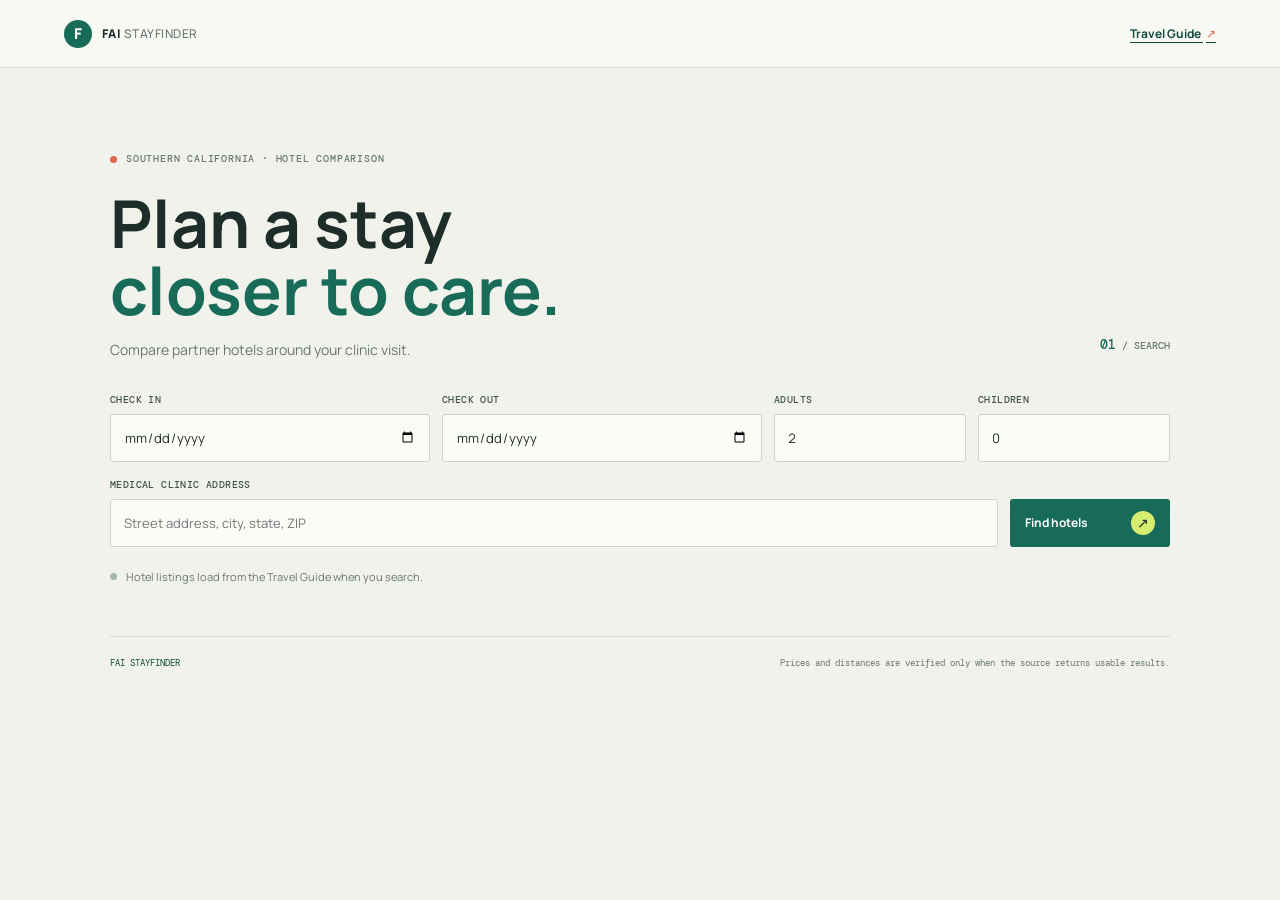
==== index.html @ 97790bc0 "Initial framework and spec" ====
<!doctype html>
<html lang="en">
<head>
  <meta charset="utf-8">
  <meta name="viewport" content="width=device-width, initial-scale=1">
  <meta name="theme-color" content="#f1f2eb">
  <title>FAI Stayfinder</title>
  <link rel="preconnect" href="https://fonts.googleapis.com">
  <link rel="preconnect" href="https://fonts.gstatic.com" crossorigin>
  <link href="https://fonts.googleapis.com/css2?family=DM+Mono:wght@400;500&family=Manrope:wght@400;500;600;700;800&display=swap" rel="stylesheet">
  <link rel="stylesheet" href="styles.css">
  <script src="app.js" defer></script>
</head>
<body>
  <header class="topbar">
    <a class="wordmark" href="./" aria-label="FAI Stayfinder home">
      <span class="wordmark-mark">F</span>
      <span>FAI <b>STAYFINDER</b></span>
    </a>
    <a class="guide-link" href="https://foodallergyinstitute.com/travel-guide" target="_blank" rel="noopener noreferrer">Travel Guide <span aria-hidden="true">↗</span></a>
  </header>

  <main class="page-shell">
    <section class="search-section" aria-labelledby="page-title">
      <div class="section-kicker"><span class="kicker-dot"></span> SOUTHERN CALIFORNIA · HOTEL COMPARISON</div>
      <div class="intro-row">
        <div>
          <h1 id="page-title">Plan a stay<br><em>closer to care.</em></h1>
          <p class="intro-copy">Compare partner hotels around your clinic visit.</p>
        </div>
        <div class="index-mark" aria-hidden="true">01<span> / SEARCH</span></div>
      </div>

      <form id="search-form" novalidate>
        <div class="form-grid dates-grid">
          <label class="field">
            <span class="field-label">Check in</span>
            <input id="start-date" name="startDate" type="date" required>
          </label>
          <label class="field">
            <span class="field-label">Check out</span>
            <input id="end-date" name="endDate" type="date" required>
          </label>
          <label class="field">
            <span class="field-label">Adults</span>
            <input id="adult-count" name="adults" type="number" min="0" step="1" value="2" required>
          </label>
          <label class="field">
            <span class="field-label">Children</span>
            <input id="child-count" name="children" type="number" min="0" max="12" step="1" value="0" required>
          </label>
        </div>

        <div id="child-ages" class="child-ages" hidden>
          <span class="field-label">Children's ages</span>
          <div id="age-inputs" class="age-inputs"></div>
        </div>

        <div class="form-bottom">
          <label class="field clinic-field">
            <span class="field-label">Medical clinic address</span>
            <input id="clinic-address" name="clinicAddress" type="text" placeholder="Street address, city, state, ZIP" autocomplete="street-address" required>
          </label>
          <button class="primary-button" type="submit"><span>Find hotels</span><span class="button-arrow" aria-hidden="true">↗</span></button>
        </div>
        <p id="form-error" class="form-error" role="alert" hidden></p>
      </form>

      <div id="guide-status" class="guide-status" role="status" aria-live="polite">
        <span class="status-indicator"></span>
        <span id="guide-status-text">Hotel listings load from the Travel Guide when you search.</span>
      </div>
      <div id="source-fallback" class="source-fallback" hidden>
        <div>
          <strong>Browser access was blocked.</strong>
          <p>Load a saved copy of the Travel Guide page to continue.</p>
        </div>
        <label class="file-button">Choose HTML file<input id="guide-file" type="file" accept=".html,.htm,text/html"></label>
      </div>
    </section>

    <section id="hotel-results" class="results-section" aria-labelledby="results-title" hidden>
      <div class="results-heading">
        <div>
          <div class="section-kicker"><span class="kicker-dot"></span> 02 · SELECT HOTELS</div>
          <h2 id="results-title">Available stays</h2>
          <p id="results-summary" class="results-summary"></p>
        </div>
        <button id="refresh-guide" class="text-button" type="button"><span aria-hidden="true">↻</span> Reload guide</button>
      </div>
      <div id="city-list" class="city-list"></div>

      <details class="diagnostics">
        <summary><span>Request diagnostics</span><span id="log-count" class="log-count">0 events</span></summary>
        <ol id="diagnostic-log" class="diagnostic-log"></ol>
      </details>
    </section>

    <footer class="page-footer">
      <span>FAI STAYFINDER</span>
      <span>Prices and distances are verified only when the source returns usable results.</span>
    </footer>
  </main>

  <dialog id="activity-dialog" class="activity-dialog" aria-labelledby="activity-title">
    <div class="dialog-head">
      <div>
        <div class="section-kicker"><span class="kicker-dot"></span> LIVE REQUESTS</div>
        <h2 id="activity-title">Lookup activity</h2>
      </div>
      <button id="close-dialog" class="icon-button" type="button" aria-label="Hide lookup activity">×</button>
    </div>
    <p class="dialog-note">Selected hotel requests and service responses appear here.</p>
    <ol id="activity-log" class="activity-log" aria-live="polite"></ol>
  </dialog>

  <template id="hotel-template">
    <article class="hotel-row">
      <div class="hotel-selection">
        <input class="hotel-checkbox" type="checkbox" aria-label="Select hotel">
      </div>
      <div class="hotel-detail">
        <div class="hotel-title-line">
          <h4 class="hotel-name"></h4>
          <a class="hotel-link" target="_blank" rel="noopener noreferrer">Booking page <span aria-hidden="true">↗</span></a>
        </div>
        <p class="hotel-meta"></p>
      </div>
      <div class="hotel-results">
        <div class="result-cell price-cell">
          <span class="result-label">Stay total</span>
          <strong class="price-value">Not checked</strong>
          <span class="result-note price-note"></span>
          <div class="price-tools" hidden>
            <button class="open-rate text-button" type="button">Open dated rate ↗</button>
            <form class="manual-price-form">
              <label class="manual-price-label">Observed total, USD <input class="manual-price-input" type="number" min="0" step="0.01" placeholder="0.00"></label>
              <button class="save-price-button" type="submit">Record verified total</button>
            </form>
          </div>
        </div>
        <div class="result-cell distance-cell">
          <span class="result-label">Clinic distance</span>
          <strong class="distance-value">Not checked</strong>
          <span class="result-note distance-note"></span>
        </div>
        <button class="retry-button" type="button" hidden>Retry lookups</button>
      </div>
    </article>
  </template>
</body>
</html>
---- styles.css ----
@import url('https://fonts.googleapis.com/css2?family=DM+Mono:wght@400;500&family=Manrope:wght@400;500;600;700;800&display=swap');

:root {
  color-scheme: light;
  --paper: #f1f2eb;
  --surface: #fbfcf8;
  --ink: #1d2d29;
  --muted: #687773;
  --line: #d6ddd5;
  --green: #176b58;
  --green-dark: #104b3e;
  --lime: #d7ed70;
  --coral: #dc694d;
  --mono: 'DM Mono', 'Courier New', monospace;
  --sans: 'Manrope', 'Trebuchet MS', sans-serif;
  font-family: var(--sans);
  color: var(--ink);
  background: var(--paper);
  font-synthesis: none;
  text-rendering: optimizeLegibility;
}

* { box-sizing: border-box; }
body {
  min-width: 320px;
  min-height: 100vh;
  margin: 0;
  background-color: var(--paper);
  background-image: repeating-linear-gradient(0deg, transparent 0, transparent 31px, rgba(29, 45, 41, .025) 32px);
}
button, input { font: inherit; }
a { color: inherit; }
[hidden] { display: none !important; }

.topbar {
  height: 68px;
  display: flex;
  align-items: center;
  justify-content: space-between;
  padding: 0 clamp(20px, 5vw, 76px);
  border-bottom: 1px solid var(--line);
  background: rgba(251, 252, 248, .76);
}
.wordmark { display: inline-flex; align-items: center; gap: 10px; text-decoration: none; font-size: 12px; font-weight: 800; letter-spacing: .04em; }
.wordmark b { font-weight: 500; color: var(--muted); }
.wordmark-mark { display: grid; place-items: center; width: 28px; height: 28px; background: var(--green); color: white; font-size: 15px; border-radius: 50%; }
.guide-link { color: var(--green-dark); font-size: 12px; font-weight: 700; text-decoration-thickness: 1px; text-underline-offset: 4px; }
.guide-link span { color: var(--coral); margin-left: 3px; }

.page-shell { width: min(1060px, calc(100% - 40px)); margin: 0 auto; }
.search-section { padding: clamp(44px, 7vw, 84px) 0 52px; border-bottom: 1px solid var(--line); }
.section-kicker { display: flex; align-items: center; gap: 9px; font: 500 10px/1.4 var(--mono); color: var(--muted); letter-spacing: .08em; }
.kicker-dot { display: inline-block; width: 7px; height: 7px; border-radius: 50%; background: var(--coral); }
.intro-row { display: flex; align-items: end; justify-content: space-between; gap: 24px; margin: 24px 0 34px; }
h1 { margin: 0; font-size: clamp(40px, 6vw, 66px); line-height: 1.02; letter-spacing: 0; font-weight: 700; }
h1 em { color: var(--green); font-style: normal; }
.intro-copy { margin: 15px 0 0; color: var(--muted); font-size: 14px; }
.index-mark { padding-bottom: 6px; color: var(--green); font: 500 13px var(--mono); white-space: nowrap; }
.index-mark span { color: var(--muted); font-size: 10px; }

.form-grid { display: grid; grid-template-columns: 1.2fr 1.2fr .72fr .72fr; gap: 12px; }
.field { display: flex; flex-direction: column; gap: 8px; min-width: 0; }
.field-label { color: #42534e; font: 500 10px var(--mono); text-transform: uppercase; letter-spacing: .04em; }
.field input { width: 100%; min-height: 48px; padding: 0 13px; border: 1px solid #cbd5cc; border-radius: 3px; background: var(--surface); color: var(--ink); outline: none; font-size: 13px; }
.field input:focus, .manual-price-input:focus { border-color: var(--green); box-shadow: 0 0 0 3px rgba(23, 107, 88, .12); }
input[type='number'] { font-variant-numeric: tabular-nums; }
.child-ages { padding: 18px 0 0; }
.age-inputs { display: flex; flex-wrap: wrap; gap: 10px; padding-top: 9px; }
.age-input { width: 92px !important; min-height: 42px !important; }
.form-bottom { display: grid; grid-template-columns: 1fr auto; align-items: end; gap: 12px; margin-top: 16px; }
.primary-button { min-width: 160px; height: 48px; display: flex; align-items: center; justify-content: space-between; gap: 22px; padding: 0 15px; border: 0; border-radius: 3px; background: var(--green); color: white; font-size: 12px; font-weight: 700; cursor: pointer; transition: background .18s ease, transform .18s ease; }
.primary-button:hover { background: var(--green-dark); transform: translateY(-1px); }
.button-arrow { display: grid; place-items: center; width: 24px; height: 24px; border-radius: 50%; background: var(--lime); color: var(--ink); font-size: 14px; }
.form-error { margin: 12px 0 0; color: #a53624; font-size: 12px; }
.guide-status { display: flex; align-items: center; gap: 9px; margin-top: 22px; color: var(--muted); font-size: 11px; }
.status-indicator { width: 7px; height: 7px; flex: 0 0 auto; border-radius: 50%; background: #a6b6ae; }
.guide-status[data-state='loading'] .status-indicator { background: #c88b24; animation: pulse 1.1s ease-in-out infinite; }
.guide-status[data-state='error'] .status-indicator { background: var(--coral); }
.guide-status[data-state='success'] .status-indicator { background: var(--green); }
.source-fallback { display: flex; align-items: center; justify-content: space-between; gap: 18px; margin-top: 14px; padding: 15px 17px; border-left: 3px solid var(--coral); background: #fff8f3; }
.source-fallback strong { font-size: 12px; }
.source-fallback p { margin: 4px 0 0; color: var(--muted); font-size: 11px; }
.file-button { position: relative; overflow: hidden; padding: 10px 13px; border: 1px solid #c67b62; border-radius: 3px; color: #803c2c; font-size: 11px; font-weight: 700; cursor: pointer; white-space: nowrap; }
.file-button input { position: absolute; width: 1px; height: 1px; opacity: 0; }

.results-section { padding: 44px 0 52px; animation: reveal .35s ease-out both; }
.results-heading { display: flex; justify-content: space-between; align-items: end; gap: 20px; margin-bottom: 26px; }
h2 { margin: 9px 0 5px; font-size: 29px; line-height: 1.15; letter-spacing: 0; }
.results-summary { margin: 0; color: var(--muted); font-size: 12px; }
.text-button { border: 0; background: transparent; padding: 6px 0; color: var(--green-dark); font-size: 11px; font-weight: 700; cursor: pointer; }
.text-button:hover { text-decoration: underline; text-underline-offset: 3px; }
.text-button span { color: var(--coral); margin-right: 4px; font-size: 15px; }
.city-list { display: flex; flex-direction: column; gap: 24px; }
.city-group { border-top: 2px solid var(--ink); }
.city-heading { display: flex; align-items: center; justify-content: space-between; gap: 15px; min-height: 50px; padding: 0 2px; }
.city-heading h3 { margin: 0; font-size: 16px; font-weight: 700; }
.city-check { display: inline-flex; align-items: center; gap: 10px; color: var(--muted); font: 500 10px var(--mono); text-transform: uppercase; cursor: pointer; }
input[type='checkbox'] { width: 17px; height: 17px; margin: 0; accent-color: var(--green); cursor: pointer; }
.hotel-row { display: grid; grid-template-columns: 34px minmax(190px, 1.1fr) minmax(280px, 1.4fr); gap: 12px; align-items: start; padding: 17px 8px; border-top: 1px solid var(--line); background: rgba(251, 252, 248, .58); }
.hotel-selection { padding-top: 3px; }
.hotel-title-line { display: flex; align-items: baseline; flex-wrap: wrap; column-gap: 10px; row-gap: 2px; }
.hotel-name { display: inline; margin: 0; font-size: 13px; font-weight: 800; line-height: 1.5; }
.hotel-link { color: var(--green); font: 500 10px var(--mono); white-space: nowrap; text-decoration: none; }
.hotel-link:hover { text-decoration: underline; }
.hotel-link span { color: var(--coral); }
.hotel-meta { margin: 5px 0 0; color: var(--muted); font-size: 10px; line-height: 1.55; overflow-wrap: anywhere; }
.hotel-results { display: grid; grid-template-columns: 1fr 1fr; gap: 12px; }
.result-cell { min-width: 0; display: flex; flex-direction: column; gap: 4px; }
.result-label { color: var(--muted); font: 500 9px var(--mono); text-transform: uppercase; }
.result-cell strong { font-size: 13px; font-variant-numeric: tabular-nums; }
.result-note { color: var(--muted); font-size: 10px; line-height: 1.45; overflow-wrap: anywhere; }
.result-cell[data-state='loading'] strong { color: #a46d14; }
.result-cell[data-state='error'] strong, .result-cell[data-state='unavailable'] strong { color: #9b4835; }
.result-cell[data-state='success'] strong, .result-cell[data-state='manual'] strong { color: var(--green-dark); }
.price-tools { grid-column: 1 / -1; margin-top: 4px; }
.open-rate { padding: 0; }
.manual-price-form { display: flex; align-items: end; flex-wrap: wrap; gap: 7px; margin-top: 8px; }
.manual-price-label { display: flex; flex-direction: column; gap: 4px; color: var(--muted); font: 9px var(--mono); text-transform: uppercase; }
.manual-price-input { width: 120px; height: 32px; padding: 0 8px; border: 1px solid #cbd5cc; border-radius: 3px; background: var(--surface); outline: 0; font: 12px var(--sans); }
.save-price-button, .retry-button { min-height: 32px; padding: 0 9px; border: 1px solid var(--line); border-radius: 3px; background: transparent; color: var(--green-dark); font-size: 10px; font-weight: 700; cursor: pointer; }
.save-price-button:hover, .retry-button:hover { border-color: var(--green); background: #edf5ee; }
.retry-button { grid-column: 1 / -1; justify-self: start; }

.diagnostics { margin-top: 30px; border-top: 1px solid var(--line); border-bottom: 1px solid var(--line); }
.diagnostics summary { display: flex; justify-content: space-between; align-items: center; min-height: 43px; color: var(--ink); font-size: 11px; font-weight: 700; cursor: pointer; list-style: none; }
.diagnostics summary::-webkit-details-marker { display: none; }
.diagnostics summary::after { content: '+'; margin-left: 10px; color: var(--coral); font: 16px var(--mono); }
.diagnostics[open] summary::after { content: '−'; }
.log-count { margin-left: auto; color: var(--muted); font: 10px var(--mono); font-weight: 400; }
.diagnostic-log, .activity-log { display: flex; flex-direction: column; gap: 7px; margin: 0; padding: 0 0 14px; list-style: none; }
.diagnostic-log:empty::after { content: 'No requests yet.'; color: var(--muted); font-size: 11px; }
.diagnostic-log li, .activity-log li { display: grid; grid-template-columns: 74px minmax(0, 1fr); gap: 10px; color: #475852; font: 10px/1.55 var(--mono); overflow-wrap: anywhere; }
.log-time { color: #89958f; }
.page-footer { display: flex; justify-content: space-between; gap: 20px; padding: 20px 0 26px; color: var(--muted); font: 9px var(--mono); }
.page-footer span:first-child { color: var(--green-dark); }

.activity-dialog { width: min(610px, calc(100% - 28px)); max-height: min(78vh, 720px); padding: 0; border: 1px solid #bcc9c0; border-radius: 5px; background: var(--surface); color: var(--ink); box-shadow: 0 24px 80px rgba(22, 42, 34, .24); }
.activity-dialog::backdrop { background: rgba(17, 36, 30, .48); backdrop-filter: blur(3px); }
.dialog-head { display: flex; justify-content: space-between; align-items: center; padding: 22px 24px 12px; border-bottom: 1px solid var(--line); }
.dialog-head h2 { margin: 8px 0 0; font-size: 21px; }
.icon-button { display: grid; place-items: center; width: 32px; height: 32px; border: 1px solid var(--line); border-radius: 50%; background: transparent; color: var(--ink); font-size: 20px; cursor: pointer; }
.icon-button:hover { background: var(--paper); }
.dialog-note { margin: 0; padding: 12px 24px; color: var(--muted); font-size: 11px; }
.activity-log { max-height: 48vh; overflow: auto; padding: 0 24px 24px; }
.activity-log:empty::after { content: 'Waiting for a selected hotel.'; color: var(--muted); font-size: 11px; }
.activity-log li { grid-template-columns: 65px minmax(0, 1fr); padding-bottom: 7px; border-bottom: 1px solid #e7ebe6; }

@keyframes pulse { 50% { opacity: .35; } }
@keyframes reveal { from { opacity: 0; transform: translateY(7px); } to { opacity: 1; transform: translateY(0); } }

@media (max-width: 760px) {
  .page-shell { width: min(100% - 32px, 600px); }
  .search-section { padding-top: 42px; }
  .form-grid { grid-template-columns: 1fr 1fr; }
  .hotel-row { grid-template-columns: 26px minmax(0, 1fr); gap: 8px; }
  .hotel-results { grid-column: 2; grid-template-columns: 1fr 1fr; margin-top: 7px; }
  .retry-button { grid-column: 1 / -1; }
  .results-heading { align-items: start; }
}
@media (max-width: 480px) {
  .topbar { height: 58px; padding: 0 16px; }
  .page-shell { width: calc(100% - 30px); }
  h1 { font-size: 43px; }
  .intro-row { align-items: start; }
  .index-mark { padding-top: 7px; }
  .form-bottom { grid-template-columns: 1fr; }
  .primary-button { width: 100%; }
  .source-fallback { align-items: start; flex-direction: column; }
  .results-heading { flex-direction: column; }
  .hotel-results { grid-template-columns: 1fr 1fr; gap: 10px; }
  .page-footer { flex-direction: column; gap: 7px; }
  .activity-dialog { max-height: 88vh; }
}
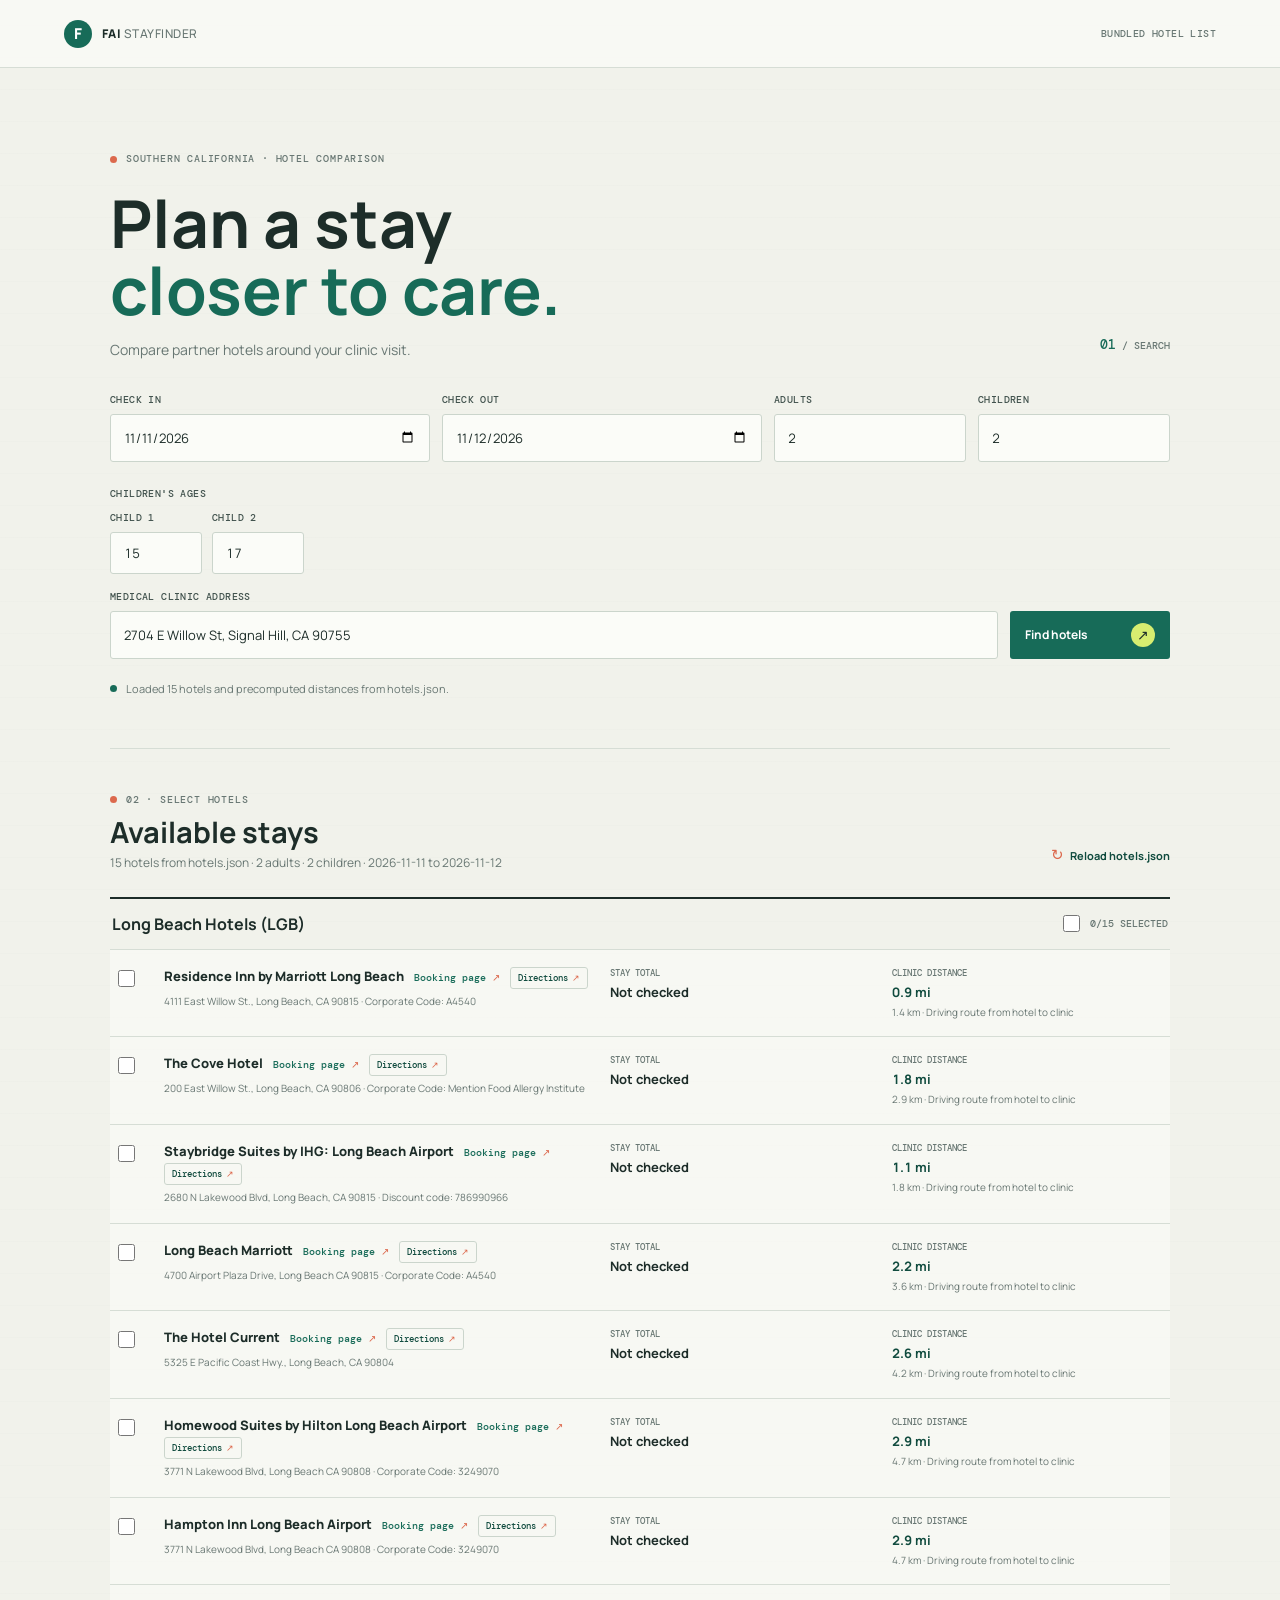
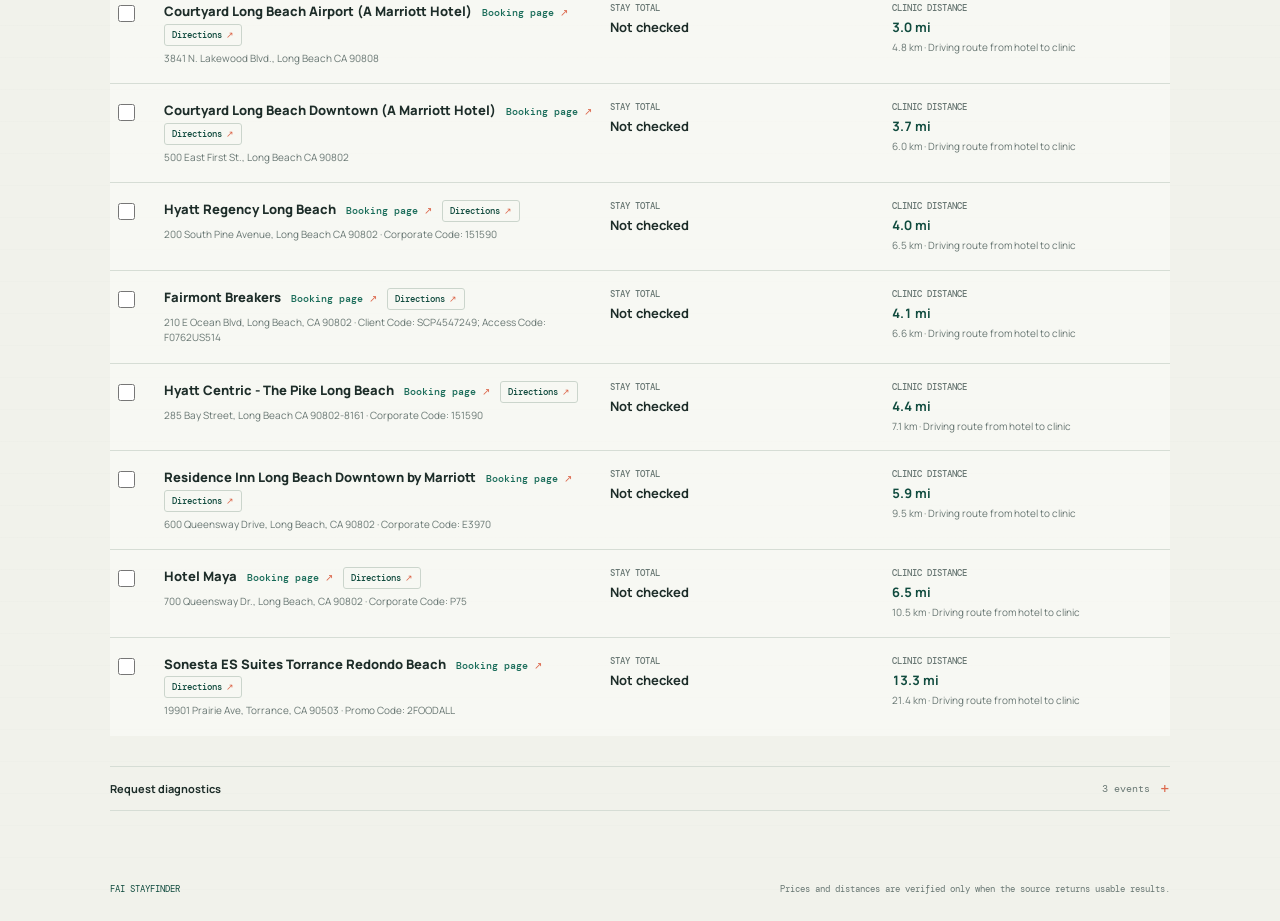
==== commit 6aebc64b: "Ran terminal command: git --no-pager status --short && echo '---' && git --no-pager diff --stat Ran " ====
--- a/index.html
+++ b/index.html
@@ -17,7 +17,7 @@
       <span class="wordmark-mark">F</span>
       <span>FAI <b>STAYFINDER</b></span>
     </a>
-    <a class="guide-link" href="https://foodallergyinstitute.com/travel-guide" target="_blank" rel="noopener noreferrer">Travel Guide <span aria-hidden="true">↗</span></a>
+    <span class="source-label">BUNDLED HOTEL LIST</span>
   </header>
 
   <main class="page-shell">
@@ -35,11 +35,11 @@
         <div class="form-grid dates-grid">
           <label class="field">
             <span class="field-label">Check in</span>
-            <input id="start-date" name="startDate" type="date" required>
+            <input id="start-date" name="startDate" type="date" value="2026-11-11" required>
           </label>
           <label class="field">
             <span class="field-label">Check out</span>
-            <input id="end-date" name="endDate" type="date" required>
+            <input id="end-date" name="endDate" type="date" value="2026-11-12" required>
           </label>
           <label class="field">
             <span class="field-label">Adults</span>
@@ -47,7 +47,7 @@
           </label>
           <label class="field">
             <span class="field-label">Children</span>
-            <input id="child-count" name="children" type="number" min="0" max="12" step="1" value="0" required>
+            <input id="child-count" name="children" type="number" min="0" max="12" step="1" value="2" required>
           </label>
         </div>
 
@@ -59,7 +59,7 @@
         <div class="form-bottom">
           <label class="field clinic-field">
             <span class="field-label">Medical clinic address</span>
-            <input id="clinic-address" name="clinicAddress" type="text" placeholder="Street address, city, state, ZIP" autocomplete="street-address" required>
+            <input id="clinic-address" name="clinicAddress" type="text" value="2704 E Willow St, Signal Hill, CA 90755" placeholder="Street address, city, state, ZIP" autocomplete="street-address" required>
           </label>
           <button class="primary-button" type="submit"><span>Find hotels</span><span class="button-arrow" aria-hidden="true">↗</span></button>
         </div>
@@ -68,14 +68,14 @@
 
       <div id="guide-status" class="guide-status" role="status" aria-live="polite">
         <span class="status-indicator"></span>
-        <span id="guide-status-text">Hotel listings load from the Travel Guide when you search.</span>
+        <span id="guide-status-text">Hotel listings and precomputed driving distances load from hotels.json.</span>
       </div>
       <div id="source-fallback" class="source-fallback" hidden>
         <div>
-          <strong>Browser access was blocked.</strong>
-          <p>Load a saved copy of the Travel Guide page to continue.</p>
+          <strong>The hotel JSON file could not be loaded.</strong>
+          <p>Select hotels.json from this project folder to continue.</p>
         </div>
-        <label class="file-button">Choose HTML file<input id="guide-file" type="file" accept=".html,.htm,text/html"></label>
+        <label class="file-button">Choose JSON file<input id="guide-file" type="file" accept=".json,application/json"></label>
       </div>
     </section>
 
@@ -86,7 +86,7 @@
           <h2 id="results-title">Available stays</h2>
           <p id="results-summary" class="results-summary"></p>
         </div>
-        <button id="refresh-guide" class="text-button" type="button"><span aria-hidden="true">↻</span> Reload guide</button>
+        <button id="refresh-guide" class="text-button" type="button"><span aria-hidden="true">↻</span> Reload hotels.json</button>
       </div>
       <div id="city-list" class="city-list"></div>
 
@@ -123,6 +123,7 @@
         <div class="hotel-title-line">
           <h4 class="hotel-name"></h4>
           <a class="hotel-link" target="_blank" rel="noopener noreferrer">Booking page <span aria-hidden="true">↗</span></a>
+          <a class="maps-link" target="_blank" rel="noopener noreferrer">Directions <span aria-hidden="true">↗</span></a>
         </div>
         <p class="hotel-meta"></p>
       </div>
--- a/styles.css
+++ b/styles.css
@@ -44,8 +44,7 @@
 .wordmark { display: inline-flex; align-items: center; gap: 10px; text-decoration: none; font-size: 12px; font-weight: 800; letter-spacing: .04em; }
 .wordmark b { font-weight: 500; color: var(--muted); }
 .wordmark-mark { display: grid; place-items: center; width: 28px; height: 28px; background: var(--green); color: white; font-size: 15px; border-radius: 50%; }
-.guide-link { color: var(--green-dark); font-size: 12px; font-weight: 700; text-decoration-thickness: 1px; text-underline-offset: 4px; }
-.guide-link span { color: var(--coral); margin-left: 3px; }
+.source-label { color: var(--muted); font: 500 10px var(--mono); letter-spacing: .04em; }
 
 .page-shell { width: min(1060px, calc(100% - 40px)); margin: 0 auto; }
 .search-section { padding: clamp(44px, 7vw, 84px) 0 52px; border-bottom: 1px solid var(--line); }
@@ -103,6 +102,9 @@
 .hotel-link { color: var(--green); font: 500 10px var(--mono); white-space: nowrap; text-decoration: none; }
 .hotel-link:hover { text-decoration: underline; }
 .hotel-link span { color: var(--coral); }
+.maps-link { display: inline-flex; align-items: center; gap: 4px; padding: 4px 7px; border: 1px solid #cbd5cc; border-radius: 3px; color: var(--green-dark); font: 500 9px var(--mono); text-decoration: none; white-space: nowrap; }
+.maps-link:hover { border-color: var(--green); background: #edf5ee; }
+.maps-link span { color: var(--coral); }
 .hotel-meta { margin: 5px 0 0; color: var(--muted); font-size: 10px; line-height: 1.55; overflow-wrap: anywhere; }
 .hotel-results { display: grid; grid-template-columns: 1fr 1fr; gap: 12px; }
 .result-cell { min-width: 0; display: flex; flex-direction: column; gap: 4px; }
